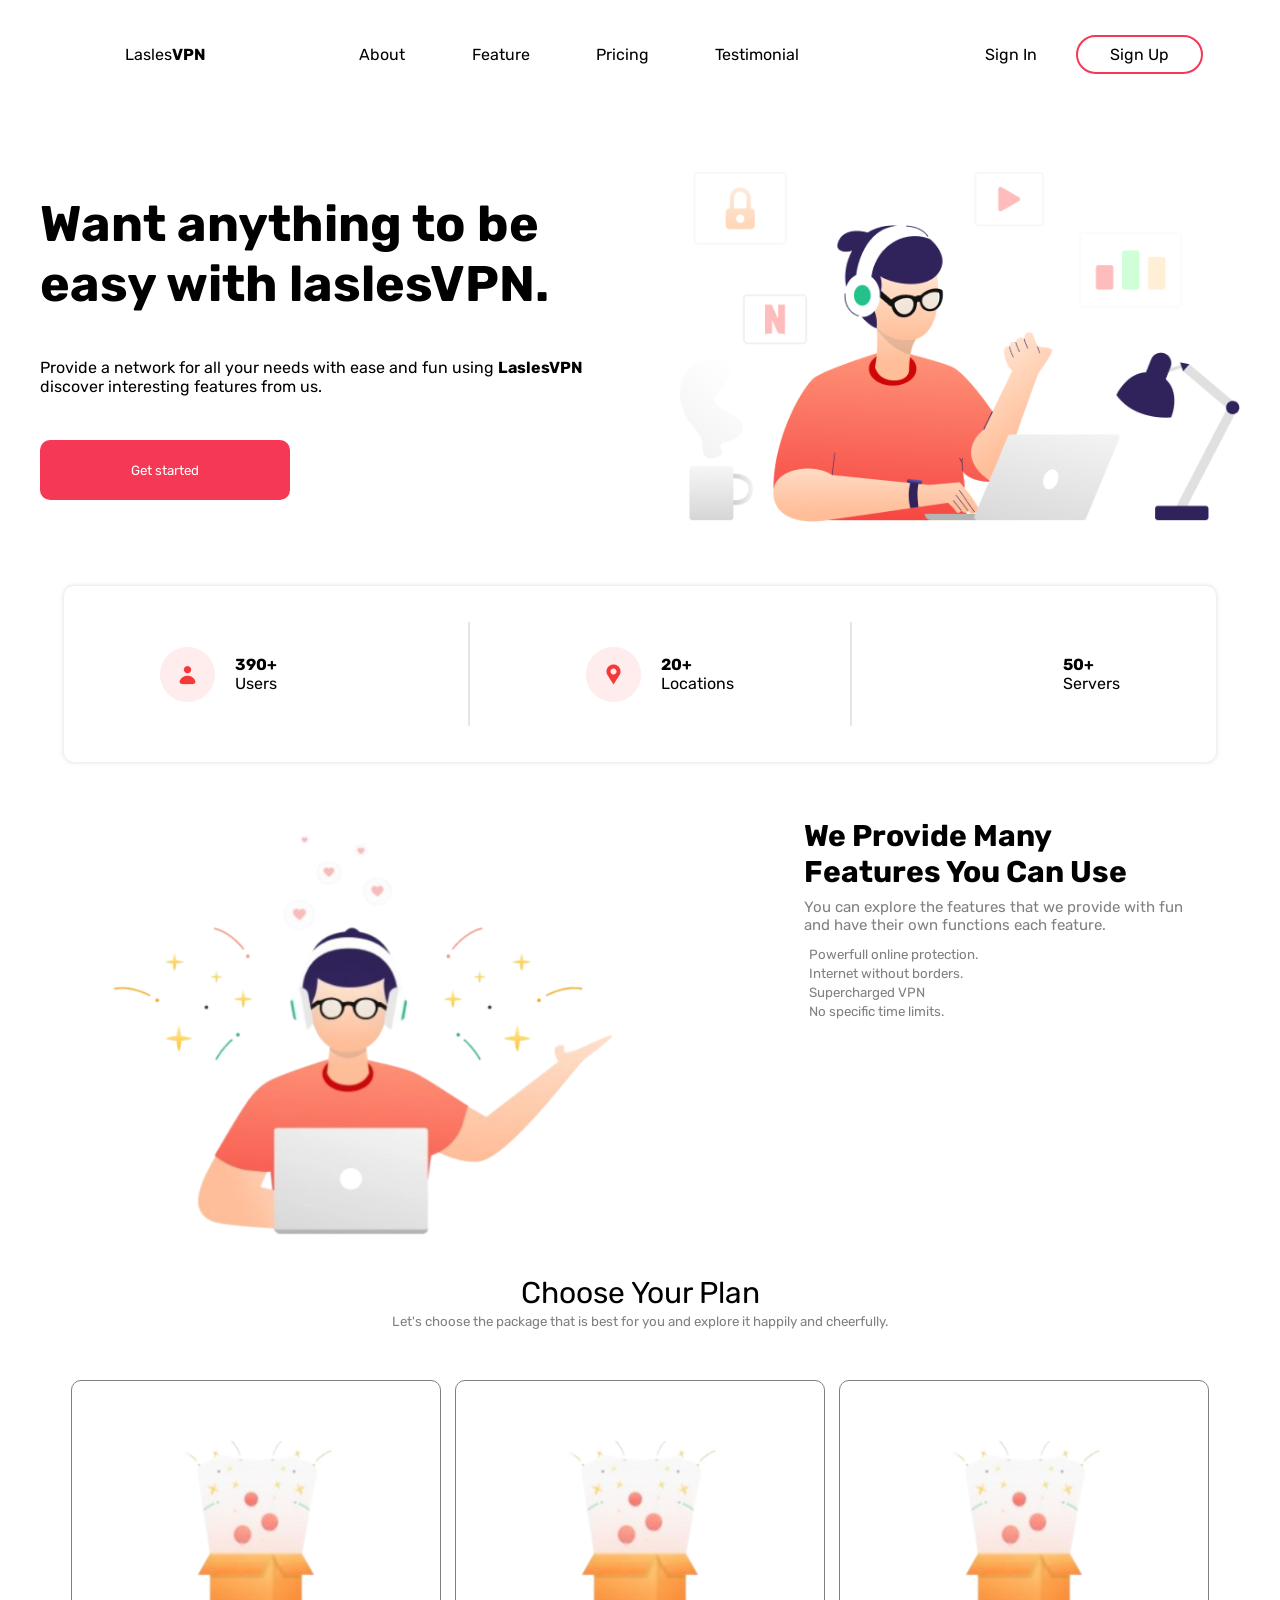
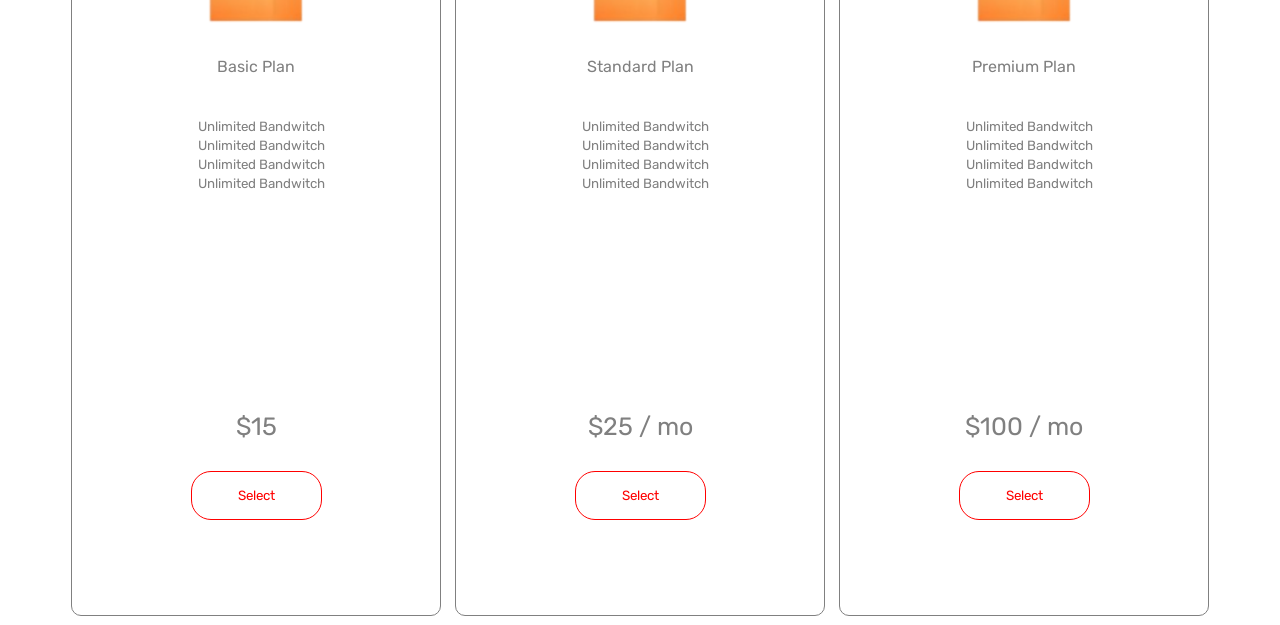
==== index.html @ fda15e9e "start" ====
<!doctype html>
<html lang="en">

<head>
  <meta charset="UTF-8" />
  <meta name="viewport" content="width=device-width, initial-scale=1.0" />
  <title>laslesVPN</title>
  <link rel="shortcut icon" href="./assest/img/logo.png" type="image/x-icon" />
  <link rel="stylesheet" href="./assest/css/style.css" />
  <link rel="preconnect" href="https://fonts.googleapis.com" />
  <link rel="preconnect" href="https://fonts.gstatic.com" crossorigin />
  <link href="https://fonts.googleapis.com/css2?family=Rubik:ital,wght@0,300..900;1,300..900&display=swap"
    rel="stylesheet" />
  <link rel="stylesheet" href="https://cdnjs.cloudflare.com/ajax/libs/font-awesome/7.0.1/css/all.min.css">
</head>

<body>
  <!-- header -->
  <header>
    <nav>
      <div class="logo">
        <img src="./assest/img/logo.png" alt="" />
        <a href="">Lasles<b>VPN</b></a>
      </div>
      <div class="menu">
        <a href="#">About</a>
        <a href="#">Feature</a>
        <a href="#">Pricing</a>
        <a href="#">Testimonial</a>
      </div>
      <div class="auth-buttons">
        <a href="#" class="btn sign-in">Sign In</a>
        <a href="#" class="btn sign-up">Sign Up</a>
      </div>
    </nav>
  </header>

  <!-- about -->
  <div class="about">
    <div class="about-left">
      <h1>Want anything to be easy with laslesVPN.</h1>
      <p>
        Provide a network for all your needs with ease and fun using
        <b>LaslesVPN</b> discover interesting features from us.
      </p>
      <button>Get started</button>
    </div>
    <div class="about-right">
      <img src="./assest/img/illustration.png" alt="" />
    </div>
  </div>

  <!-- status-container -->
  <div class="status-container">
    <div class="box">
      <div class="box-in">
        <img src="./assest/img/user (2).png" alt="">
        <span><b>390+</b> <br> Users</span>
      </div>
    </div>
    <div class="box stat-box">
      <div class="box-in">
        <img src="./assest/img/location.png" alt="">
        <span><b>20+</b> <br> Locations</span>
      </div>
    </div>
    <div class="box">
      <div class="box-in">
        <img src="./assest/img/server.png" alt="">
        <span><b>50+</b> <br> Servers</span>
      </div>
    </div>
  </div>
  <!-- main-1 -->
  <div class="main-1">
    <div class="img">
      <img src="./assest/img/rasm1.png" alt="">
    </div>
    <div class="teks">
      <h3>We Provide Many Features You Can Use</h3>
      <p>You can explore the features that we provide with fun and have their own functions each feature.
      </p>
      <i class="fa-solid fa-check"></i>
      <small>Powerfull online protection.</small><br>
      <i class="fa-solid fa-check"></i>
      <small>Internet without borders.</small><br>
      <i class="fa-solid fa-check"></i>
      <small>Supercharged VPN</small><br>
      <i class="fa-solid fa-check"></i>
      <small>No specific time limits.</small><br>

    </div>
  </div>
  <!-- ========main-2====== -->
  <!-- ==================== -->
  <div class="main-2">
    <div class="div1">
      <h4>Choose Your Plan</h4>
      <small>Let's choose the package that is best for you and explore it
        happily and cheerfully.</small>
    </div>
    <div class="box">
      <div class="box1">
      <div class="div2">
        <img src="./assest/img/kuti.png" alt="">
        <p>Basic Plan</p>
      </div>
      <div class="div2">
        <i class="fa-solid fa-check"></i>
        <small>Unlimited Bandwitch</small>
      </div>
      <div class="div2">
        <i class="fa-solid fa-check"></i>
        <small>Unlimited Bandwitch</small>
      </div>
      <div class="div2">
        <i class="fa-solid fa-check"></i>
       <small>Unlimited Bandwitch</small>
      </div>
      <div class="div2">
        <i class="fa-solid fa-check"></i>
        <small>Unlimited Bandwitch</small>
      </div>
      <div class="div3">
        <p>$15</p>
        <button>Select</button>
      </div>
    </div>
    <div class="box1">
      <div class="div2">
        <img src="./assest/img/kuti.png" alt="">
        <p>Standard Plan</p>
      </div>
      <div class="div2">
        <i class="fa-solid fa-check"></i>
        <small>Unlimited Bandwitch</small>
      </div>
      <div class="div2">
        <i class="fa-solid fa-check"></i>
        <small>Unlimited Bandwitch</small>
      </div>
      <div class="div2">
        <i class="fa-solid fa-check"></i>
       <small>Unlimited Bandwitch</small>
      </div>
      <div class="div2">
        <i class="fa-solid fa-check"></i>
        <small>Unlimited Bandwitch</small>
      </div>
      <div class="div3">
        <p>$25 / mo</p>
        <button>Select</button>
      </div>
    </div>
    <div class="box1">
      <div class="div2">
        <img src="./assest/img/kuti.png" alt="">
        <p>Premium Plan</p>
      </div>
      <div class="div2">
        <i class="fa-solid fa-check"></i>
        <small>Unlimited Bandwitch</small>
      </div>
      <div class="div2">
        <i class="fa-solid fa-check"></i>
        <small>Unlimited Bandwitch</small>
      </div>
      <div class="div2">
        <i class="fa-solid fa-check"></i>
       <small>Unlimited Bandwitch</small>
      </div>
      <div class="div2">
        <i class="fa-solid fa-check"></i>
        <small>Unlimited Bandwitch</small>
      </div>
      <div class="div3">
        <p>$100 / mo</p>
        <button>Select</button>
      </div>
    </div>
    
    </div>
  </div>
</body>

</html>
---- assest/css/style.css ----
* {
  padding: 0;
  margin: 0;
  box-sizing: border-box;
  border: none;
  outline: none;
  font-family: "Rubik", sans-serif;
  text-decoration: none;
  color: #000;
}

nav {
  width: 1280px;
  height: 76px;
  margin: 16px auto;
  display: flex;
  justify-content: space-around;
  align-items: center;
}

nav>.logo {
  width: 129px;
  height: 44px;
  display: flex;
  justify-content: space-between;
  align-items: center;
}

nav>.menu {
  width: 440px;
  height: 44px;
  display: flex;
  justify-content: space-between;
  align-items: center;
}

.auth-buttons {
  width: 250px;
  height: 44px;
  display: flex;
  justify-content: space-between;
  align-items: center;
}

.auth-buttons>.btn {
  border-radius: 40px;
  padding: 8px 32px;
}

.auth-buttons>.sign-up {
  border: 2px solid #f53855;
}

/* about */

.about {
  width: 1280px;
  height: 478px;
  margin: auto;
  display: flex;
  justify-content: space-around;
  align-items: center;
}

.about-left {
  display: flex;
  flex-direction: column;
  justify-content: space-around;
}

.about-left,
.about-right,
.about-right>img {
  width: 560px;
  height: 350px;
}

.about-left>h1 {
  font-size: 50px;
}

.about-left>button {
  width: 250px;
  height: 60px;
  display: flex;
  align-items: center;
  justify-content: center;
  background-color: #f53855;
  color: #fff;
  border-radius: 10px;
}

/* status-container */
.status-container {
  width: 1152px;
  height: 176px;
  margin: auto;
  border-radius: 10px;
  box-shadow: 0px 0px 4px 1px rgb(0, 0, 0, 0.1);
  display: flex;
  justify-content: space-around;
  align-items: center;
}

.status-container>.stat-box {
  border-left: 2px solid rgb(0, 0, 0, 0.1);
  border-right: 2px solid rgb(0, 0, 0, 0.1);
  width: 384px;
  height: 104px;
  display: flex;
  justify-content: center;
  align-items: center;
}

.status-container .box-in {
  display: flex;
  justify-content: space-between;
  align-items: center;
}

.status-container .box-in img {
  padding-right: 20px;
}
/* ====main-1====== */
.main-1 {
  width: 1152px;
  height: 453px;
  margin: auto;
  display: flex;
  padding: 16px;
  margin-top: 40px;
  gap: 32px;
}

.main-1 .img {
  width: 552px;
  height: 431px;
}

.main-1 .img img {
  width: 552px;
  height: 431px;

}

.main-1 .teks {
  width: 560px;
  height: 431px;
  padding-left: 140px;
}

.teks h3 {
  width: 350px;
  height: 80px;
  font-size: 30px;
}

.teks p {
  color: gray;
  margin-bottom: 10px;
  font-size: 15px;
}

.teks i {
  background-color: green;
  border-radius: 50%;
  padding: 0px 0px 5px;
  color: white;
  margin-right: 5px;
  margin-top: 10px;
}

.teks small {
  color: gray;
}
/* ====main-2====== */
.main-2 {
  width: 1152px;
  height: 950px;
  margin: auto;
  margin-top: 20px;
  
}
.main-2 .box {
  display: flex;
  justify-content: space-around;
}
.main-2 .div1 {
  text-align: center;
}
.main-2 .div1 h4 {
  font-size: 30px;
  font-weight: 400;
}
.main-2 .div1 small {
  color: gray;
}
.main-2 .box1 {
    width: 370px;
    height: 836px;
    border: 1px solid gray;
    border-radius: 10px;
    margin-top: 50px;
    text-align: center;
    padding: 60px;
}
.main-2 .box1 img {
  width: 159px;
  height: 182px;
}
.main-2 .box1 .div2 p {
  color: gray;
  margin-top: 30px;
  margin-bottom: 40px;
}
.main-2 .box1 small {
  color: gray;
}
.main-2 .box1 i {
  margin-top: 20px;
  color: green;
  margin-right: 10px;
}
.main-2 .box1 .div3  {
  margin-top: 220px;
}
.main-2 .box1 .div3 p {
  color: gray;
  margin-bottom: 30px;
  font-size: 25px;
}
.main-2 .box1 .div3 button {
  width: 131px;
  height: 49px;
  border: 1px solid red;
  border-radius: 20px;
  background-color: white;
  color: red;
}
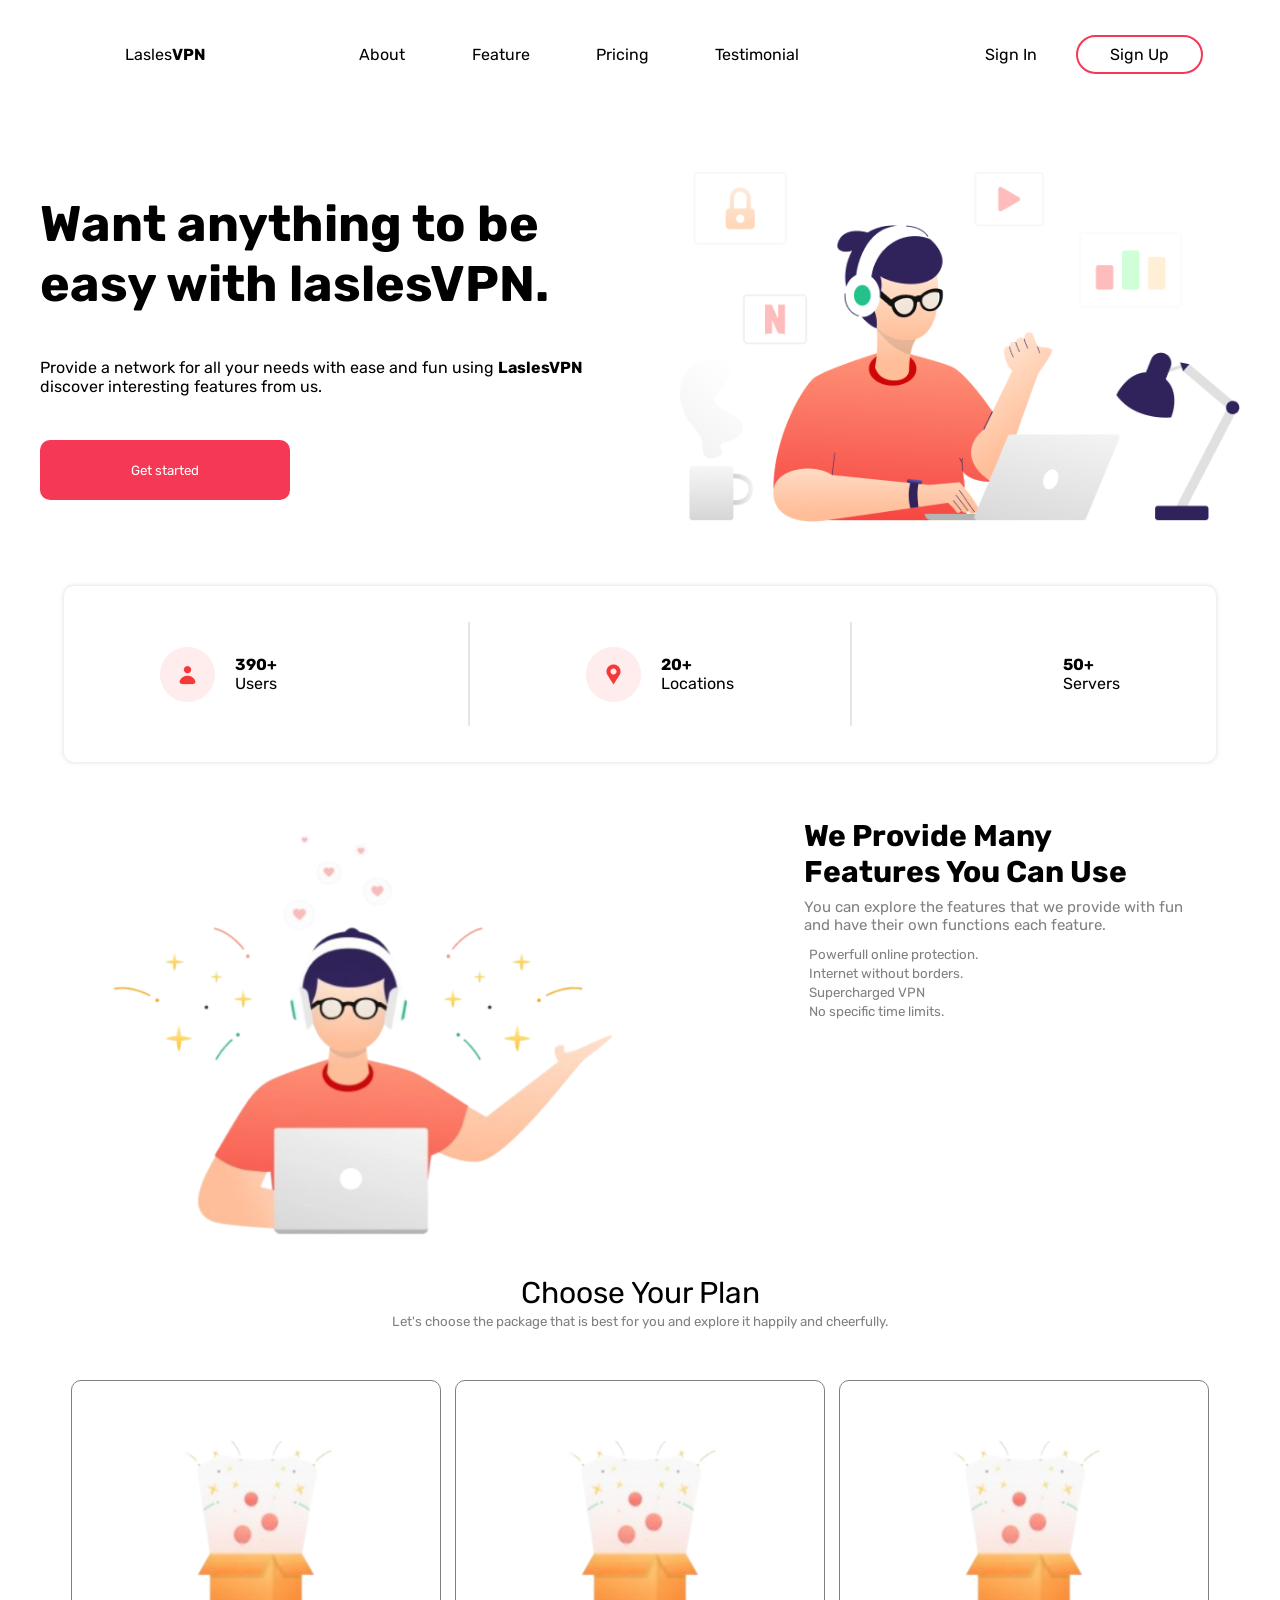
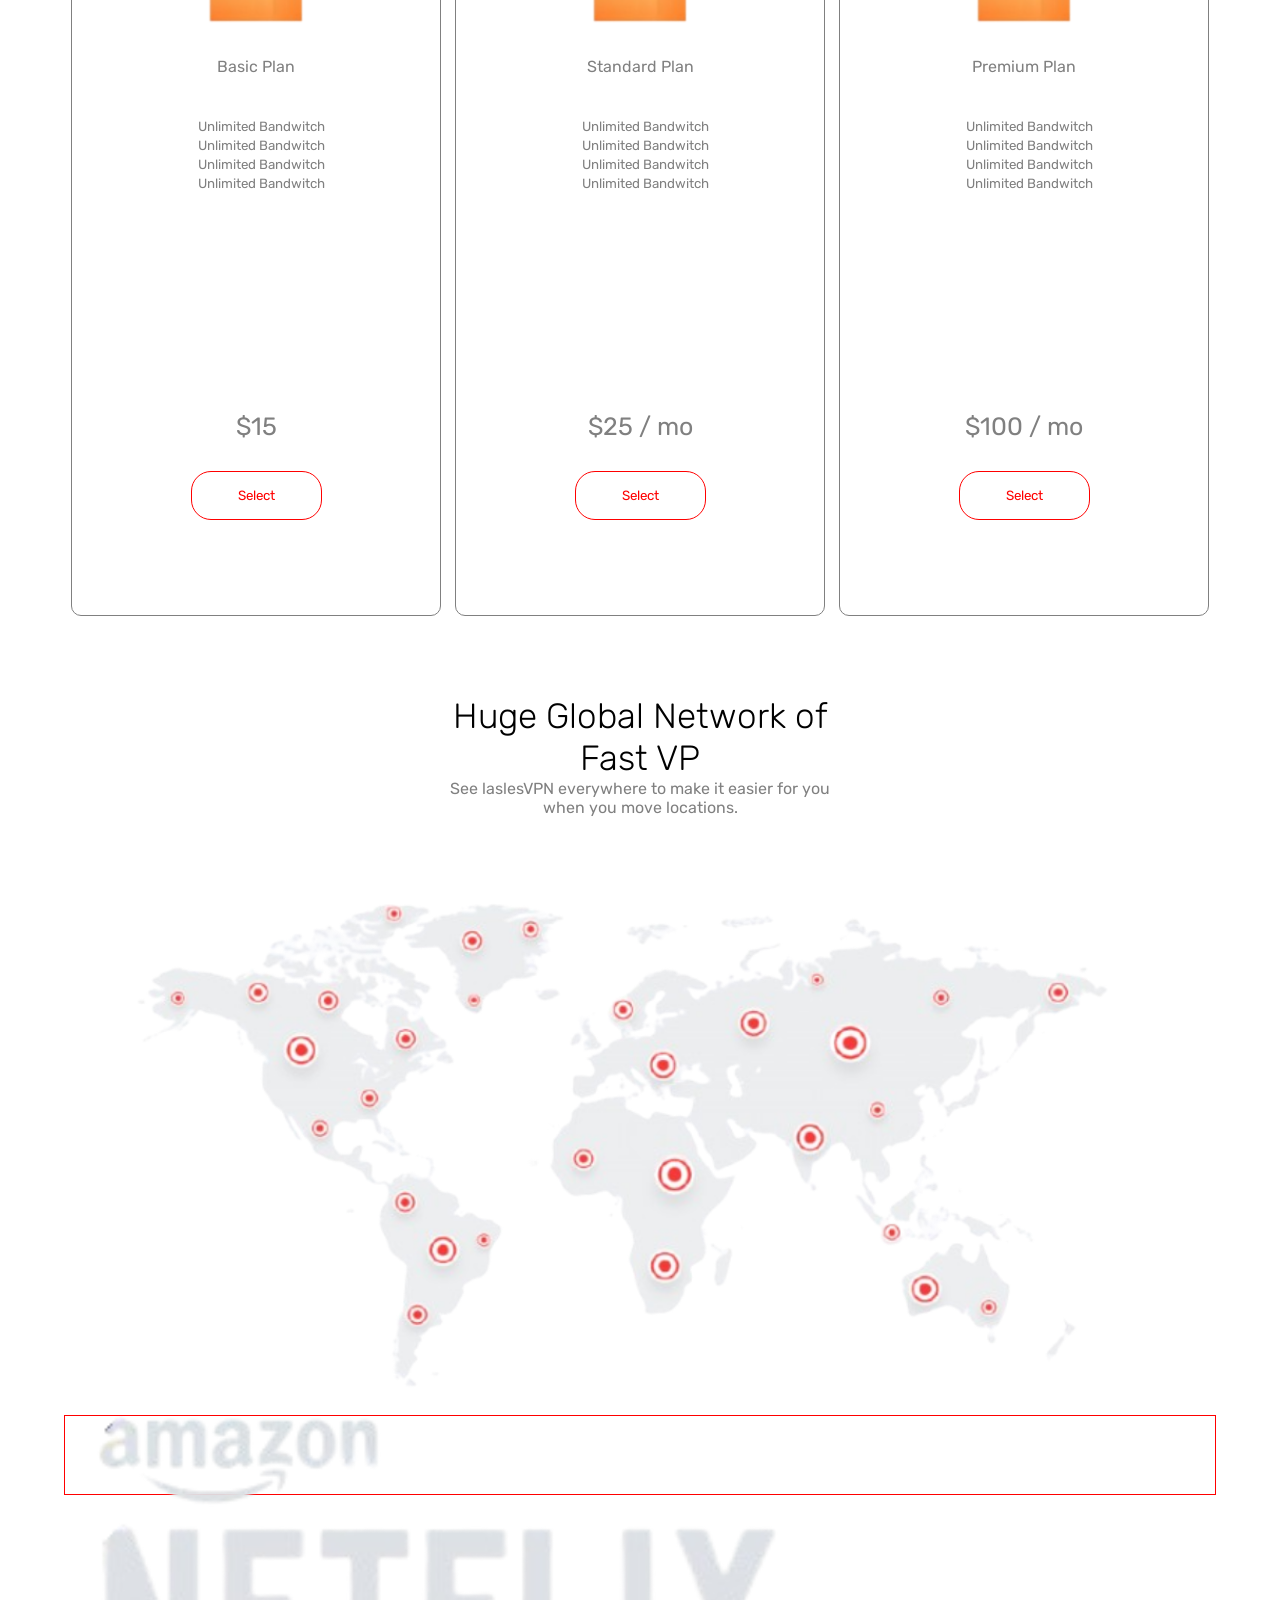
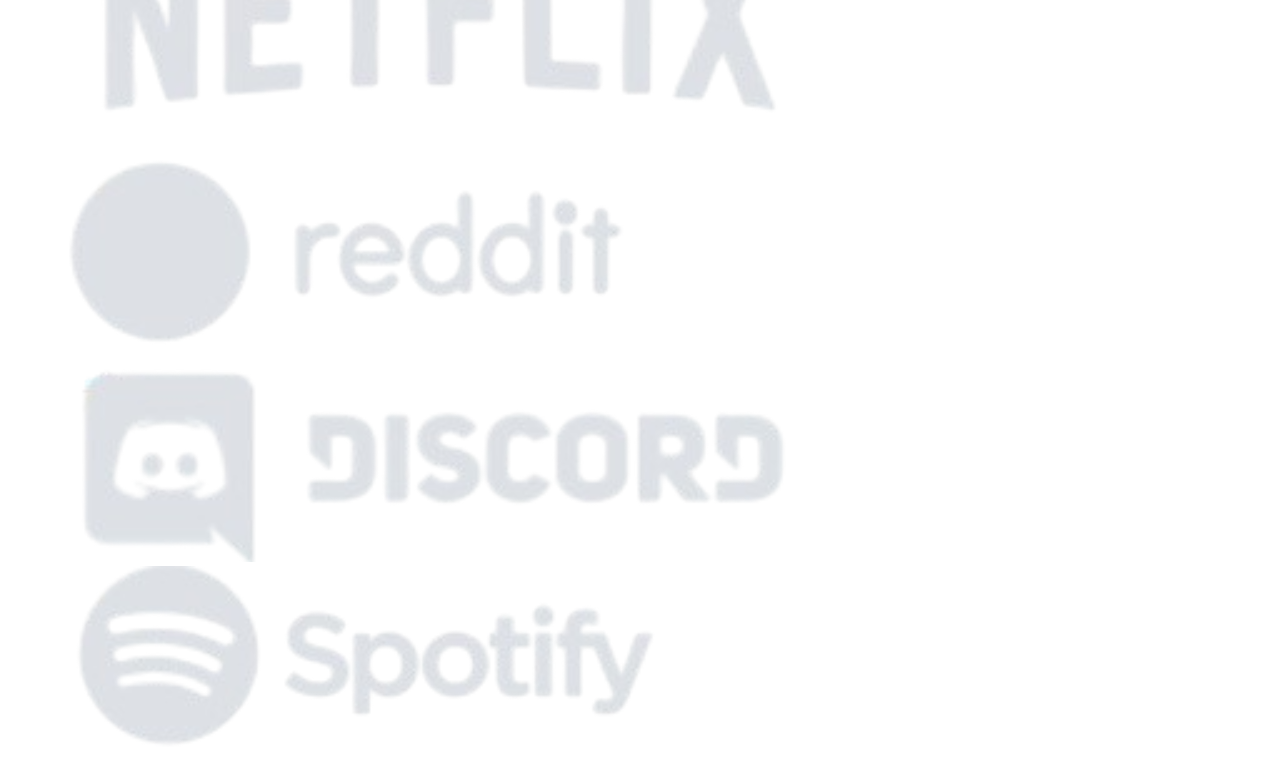
==== commit c362aee0: "start" ====
--- a/index.html
+++ b/index.html
@@ -101,86 +101,117 @@
     </div>
     <div class="box">
       <div class="box1">
-      <div class="div2">
-        <img src="./assest/img/kuti.png" alt="">
-        <p>Basic Plan</p>
-      </div>
-      <div class="div2">
-        <i class="fa-solid fa-check"></i>
-        <small>Unlimited Bandwitch</small>
-      </div>
-      <div class="div2">
-        <i class="fa-solid fa-check"></i>
-        <small>Unlimited Bandwitch</small>
-      </div>
-      <div class="div2">
-        <i class="fa-solid fa-check"></i>
-       <small>Unlimited Bandwitch</small>
-      </div>
-      <div class="div2">
-        <i class="fa-solid fa-check"></i>
-        <small>Unlimited Bandwitch</small>
-      </div>
-      <div class="div3">
-        <p>$15</p>
-        <button>Select</button>
-      </div>
-    </div>
-    <div class="box1">
-      <div class="div2">
-        <img src="./assest/img/kuti.png" alt="">
-        <p>Standard Plan</p>
-      </div>
-      <div class="div2">
-        <i class="fa-solid fa-check"></i>
-        <small>Unlimited Bandwitch</small>
-      </div>
-      <div class="div2">
-        <i class="fa-solid fa-check"></i>
-        <small>Unlimited Bandwitch</small>
-      </div>
-      <div class="div2">
-        <i class="fa-solid fa-check"></i>
-       <small>Unlimited Bandwitch</small>
-      </div>
-      <div class="div2">
-        <i class="fa-solid fa-check"></i>
-        <small>Unlimited Bandwitch</small>
-      </div>
-      <div class="div3">
-        <p>$25 / mo</p>
-        <button>Select</button>
-      </div>
-    </div>
-    <div class="box1">
-      <div class="div2">
-        <img src="./assest/img/kuti.png" alt="">
-        <p>Premium Plan</p>
-      </div>
-      <div class="div2">
-        <i class="fa-solid fa-check"></i>
-        <small>Unlimited Bandwitch</small>
-      </div>
-      <div class="div2">
-        <i class="fa-solid fa-check"></i>
-        <small>Unlimited Bandwitch</small>
-      </div>
-      <div class="div2">
-        <i class="fa-solid fa-check"></i>
-       <small>Unlimited Bandwitch</small>
-      </div>
-      <div class="div2">
-        <i class="fa-solid fa-check"></i>
-        <small>Unlimited Bandwitch</small>
-      </div>
-      <div class="div3">
-        <p>$100 / mo</p>
-        <button>Select</button>
-      </div>
-    </div>
-    
-    </div>
-  </div>
+        <div class="div2">
+          <img src="./assest/img/kuti.png" alt="">
+          <p>Basic Plan</p>
+        </div>
+        <div class="div2">
+          <i class="fa-solid fa-check"></i>
+          <small>Unlimited Bandwitch</small>
+        </div>
+        <div class="div2">
+          <i class="fa-solid fa-check"></i>
+          <small>Unlimited Bandwitch</small>
+        </div>
+        <div class="div2">
+          <i class="fa-solid fa-check"></i>
+          <small>Unlimited Bandwitch</small>
+        </div>
+        <div class="div2">
+          <i class="fa-solid fa-check"></i>
+          <small>Unlimited Bandwitch</small>
+        </div>
+        <div class="div3">
+          <p>$15</p>
+          <button>Select</button>
+        </div>
+      </div>
+      <div class="box1">
+        <div class="div2">
+          <img src="./assest/img/kuti.png" alt="">
+          <p>Standard Plan</p>
+        </div>
+        <div class="div2">
+          <i class="fa-solid fa-check"></i>
+          <small>Unlimited Bandwitch</small>
+        </div>
+        <div class="div2">
+          <i class="fa-solid fa-check"></i>
+          <small>Unlimited Bandwitch</small>
+        </div>
+        <div class="div2">
+          <i class="fa-solid fa-check"></i>
+          <small>Unlimited Bandwitch</small>
+        </div>
+        <div class="div2">
+          <i class="fa-solid fa-check"></i>
+          <small>Unlimited Bandwitch</small>
+        </div>
+        <div class="div3">
+          <p>$25 / mo</p>
+          <button>Select</button>
+        </div>
+      </div>
+      <div class="box1">
+        <div class="div2">
+          <img src="./assest/img/kuti.png" alt="">
+          <p>Premium Plan</p>
+        </div>
+        <div class="div2">
+          <i class="fa-solid fa-check"></i>
+          <small>Unlimited Bandwitch</small>
+        </div>
+        <div class="div2">
+          <i class="fa-solid fa-check"></i>
+          <small>Unlimited Bandwitch</small>
+        </div>
+        <div class="div2">
+          <i class="fa-solid fa-check"></i>
+          <small>Unlimited Bandwitch</small>
+        </div>
+        <div class="div2">
+          <i class="fa-solid fa-check"></i>
+          <small>Unlimited Bandwitch</small>
+        </div>
+        <div class="div3">
+          <p>$100 / mo</p>
+          <button>Select</button>
+        </div>
+      </div>
+
+    </div>
+  </div>
+  <!-- ===========main-3======== -->
+  <!-- ========================= -->
+  <div class="main-3">
+    <div class="h5">
+      <h5>Huge Global Network of Fast VP</h5>
+      <p>See laslesVPN everywhere to make
+        it easier for you when you move locations.</p>
+    </div>
+    <div class="box4">
+      <img src="./assest/img/xarita.png" alt="">
+    </div>
+  </div>
+  <!-- =====main-4====== -->
+   <!-- ================= -->
+    <div class="main-4">
+      <div>
+        <img src="./assest/img/amazon.png" alt="">
+      </div>
+      <div>
+        <img src="./assest/img/netflix.png" alt="">
+      </div>
+      <div>
+        <img src="./assest/img/reddit.png" alt="">
+      </div>
+      <div>
+        <img src="./assest/img/j.png" alt="">
+      </div>
+      <div>
+        <img src="./assest/img/spotify.png" alt="">
+      </div>
+    </div>
 </body>
 
 </html>
--- a/assest/css/style.css
+++ b/assest/css/style.css
@@ -237,4 +237,46 @@
   background-color: white;
   color: red;
 }
-
+/* =======main-3========== */
+/* ======================= */
+.main-3 {
+  width: 1152px;
+  height: 740px;
+  margin: auto;
+  padding: 20px;
+  margin-top: 50px;
+  
+}
+.main-3 .h5 {
+  width: 384px;
+  height: 150px;
+  margin: auto;
+  text-align: center;
+}
+.main-3 .h5 h5 {
+  font-size: 35px;
+  font-weight: 300;
+}
+.main-3 .h5 p {
+  color: gray;
+}
+.main-3 .box4 {
+  width: 1088px;
+  height: 553px;
+  margin: auto;
+  padding: 30px;
+}
+.main-3 .box4 img {
+  width: 1000px;
+  height: 553px;
+}
+/* ======main-4===== */
+/* ================= */
+.main-4  {
+  width: 1152px;
+  height: 80px;
+  border: 1px solid red;
+  margin: auto;
+
+}
+
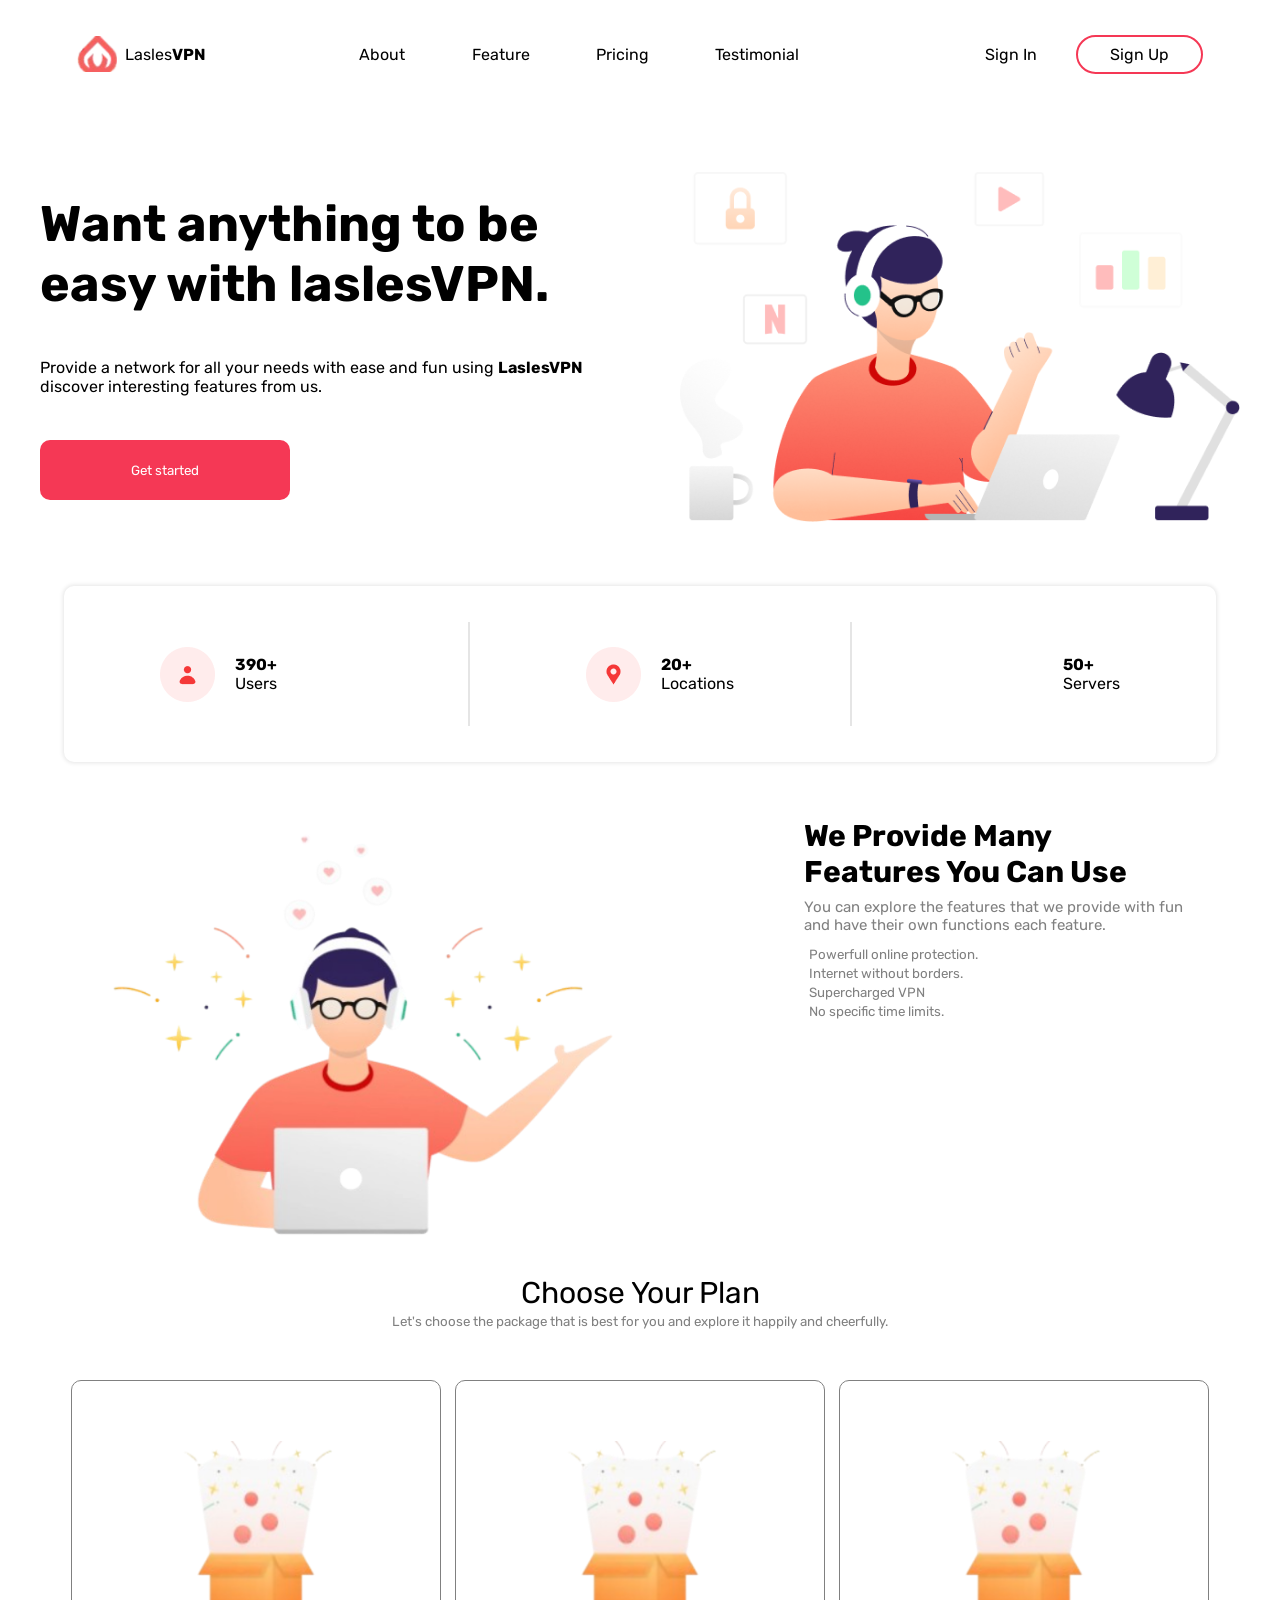
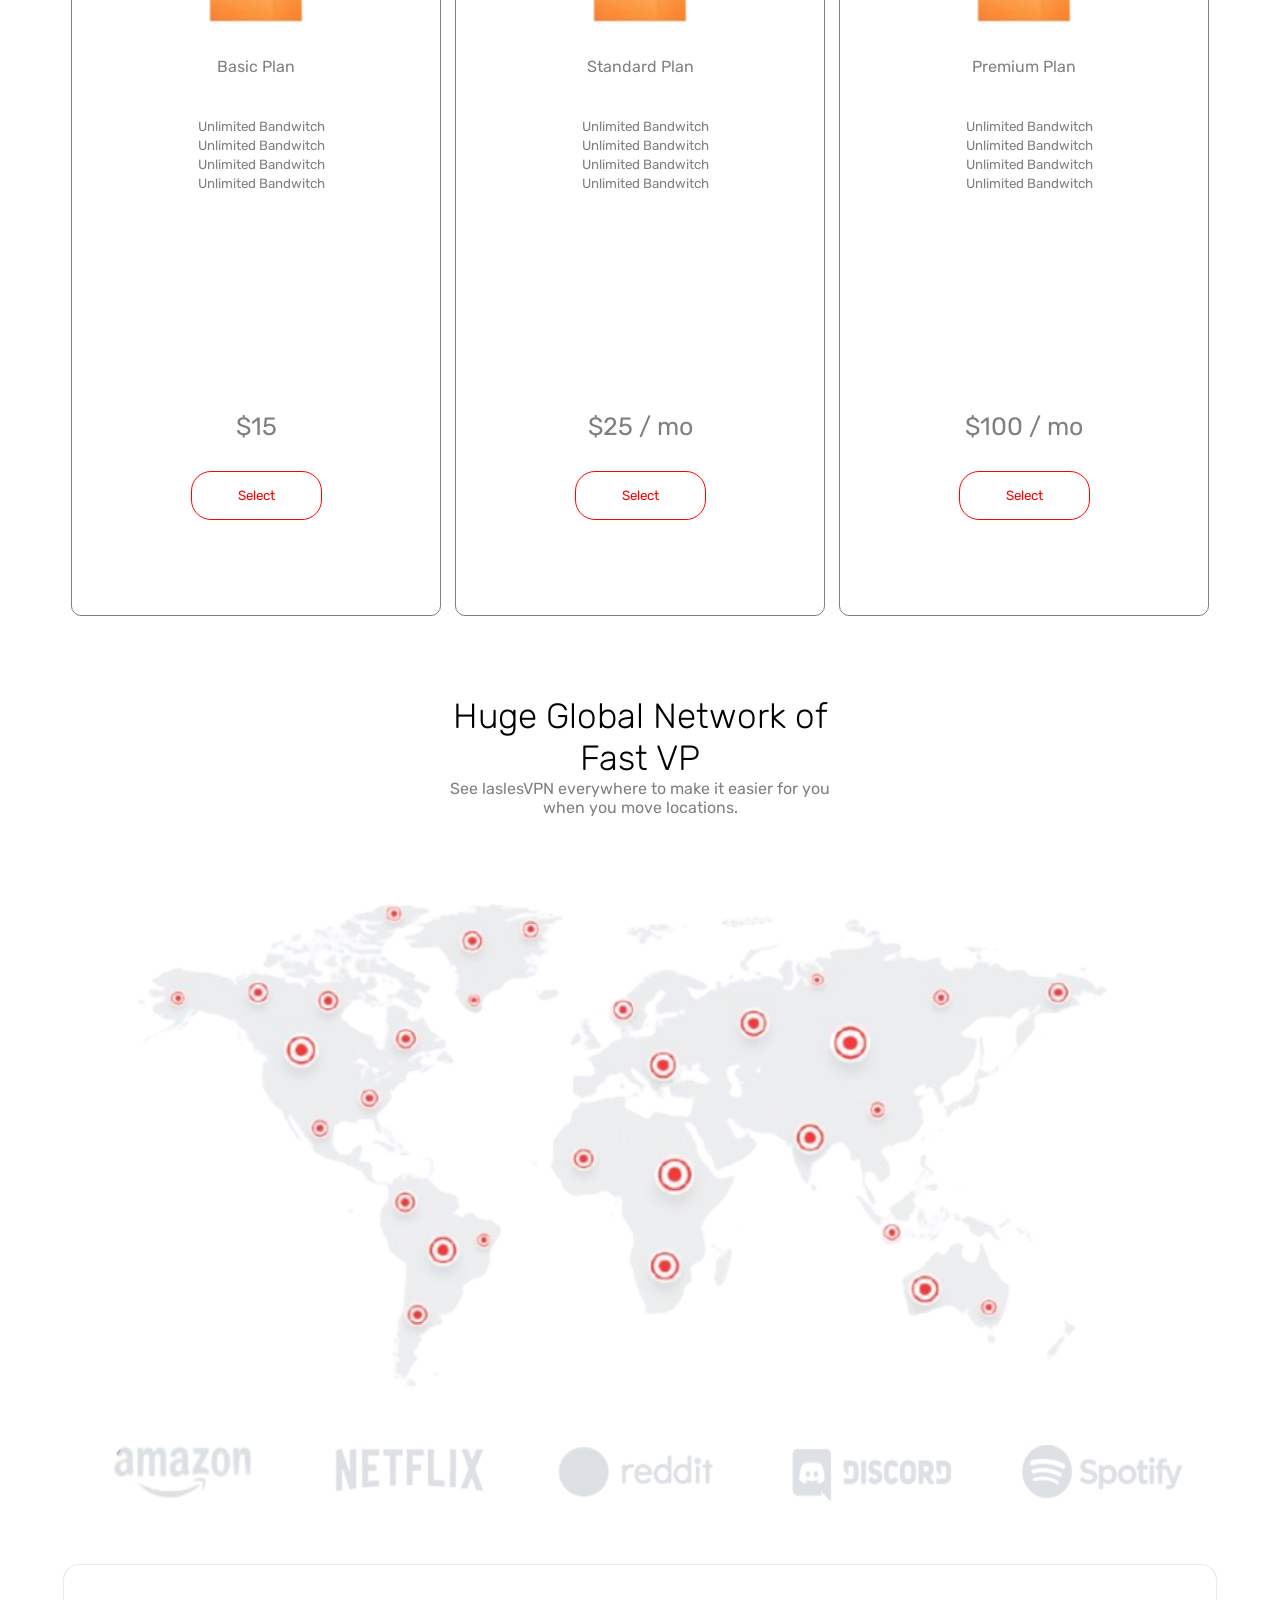
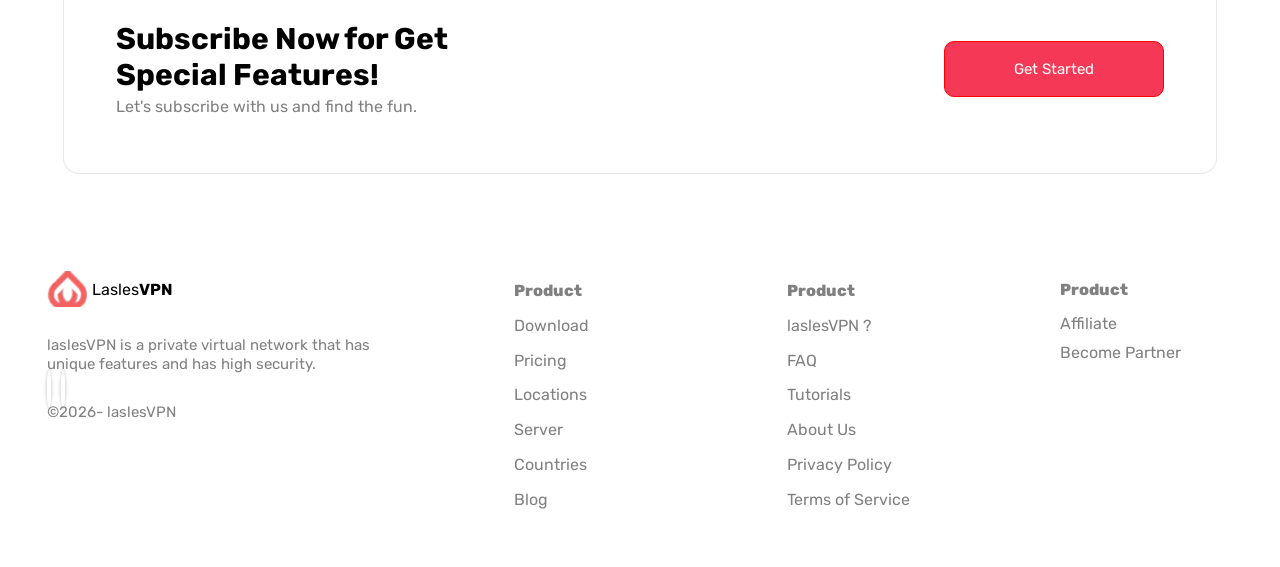
==== commit 278fd3f7: "start" ====
--- a/index.html
+++ b/index.html
@@ -194,24 +194,78 @@
     </div>
   </div>
   <!-- =====main-4====== -->
-   <!-- ================= -->
-    <div class="main-4">
+  <!-- ================= -->
+  <div class="main-4">
+    <div>
+      <img src="./assest/img/amazon.png" alt="">
+    </div>
+    <div>
+      <img src="./assest/img/netflix.png" alt="">
+    </div>
+    <div>
+      <img src="./assest/img/reddit.png" alt="">
+    </div>
+    <div>
+      <img src="./assest/img/j.png" alt="">
+    </div>
+    <div>
+      <img src="./assest/img/spotify.png" alt="">
+    </div>
+  </div>
+  <!-- ========main-5====== -->
+  <!-- ==================== -->
+  <div class="main-5">
+    <div class="h6">
       <div>
-        <img src="./assest/img/amazon.png" alt="">
-      </div>
-      <div>
-        <img src="./assest/img/netflix.png" alt="">
-      </div>
-      <div>
-        <img src="./assest/img/reddit.png" alt="">
-      </div>
-      <div>
-        <img src="./assest/img/j.png" alt="">
-      </div>
-      <div>
-        <img src="./assest/img/spotify.png" alt="">
-      </div>
-    </div>
+        <h6>Subscribe Now for
+          Get Special Features!</h6>
+        <p>Let's subscribe with us and find the fun.</p>
+      </div>
+    </div>
+    <div class="button">
+      <button>Get Started</button>
+    </div>
+  </div>
+  <!-- ========footer======= -->
+  <!-- ===================== -->
+  <footer>
+    <div class="birinchi">
+      <div class="img1">
+        <img src="./assest/img/logo.png" alt="">
+        <span>Lasles<b>VPN</b></span>
+      </div>
+      <small>laslesVPN is a private virtual network
+        that has unique features and has high security.</small>
+      <div class="i">
+        <i class="fa-brands fa-facebook-f"></i>
+        <i class="fa-brands fa-square-instagram"></i>
+      </div>
+      <small>©2026- laslesVPN</small>
+    </div>
+    <div class="ikkinchi">
+      <p class="p1">Product</p>
+      <p>Download</p>
+      <p>Pricing</p>
+      <p>Locations</p>
+      <p>Server</p>
+      <p>Countries</p>
+      <p>Blog</p>
+    </div>
+    <div class="ikkinchi">
+      <p class="p1">Product</p>
+      <p>laslesVPN ?</p>
+      <p>FAQ</p>
+      <p>Tutorials</p>
+      <p>About Us</p>
+      <p>Privacy Policy</p>
+      <p>Terms of Service</p>
+    </div>
+    <div class="uchinchi">
+      <p class="p1">Product</p>
+      <p class="p2">Affiliate</p>
+      <p class="p2">Become Partner</p>
+    </div>
+  </footer>
 </body>
 
 </html>
--- a/assest/css/style.css
+++ b/assest/css/style.css
@@ -25,6 +25,9 @@
   justify-content: space-between;
   align-items: center;
 }
+nav img {
+  width: 40px;
+}
 
 nav>.menu {
   width: 440px;
@@ -203,6 +206,7 @@
     margin-top: 50px;
     text-align: center;
     padding: 60px;
+    flex-wrap: wrap;
 }
 .main-2 .box1 img {
   width: 159px;
@@ -275,8 +279,121 @@
 .main-4  {
   width: 1152px;
   height: 80px;
+  margin: auto;
+  display: flex;
+  justify-content: space-around;
+  align-items: center;
+  margin-top: 20px;
+}
+.main-4 div img {
+  width: 165px;
+  height: 56px;
+}
+/* ====main-5========= */
+/* =================== */
+.main-5 {
+  width: 1152px;
+  height: 208px;
+  margin-top: 20px;
+  margin: auto;
+  display: flex;
+  justify-content: space-between;
+  align-items: center;
+  padding: 52px;
+  border-radius: 15px;
+   box-shadow: 0px 0px 1px 1px rgb(0, 0, 0, 0.1);
+   margin-top: 50px;
+}
+.main-5 .h6 div {
+  width: 427px;
+  height: 96px;
+}
+.h6 div h6 {
+  font-size: 30px;
+  margin-bottom: 4px;
+}
+.h6 div p {
+  color: gray;
+}
+.main-5 .button button {
+  width: 220px;
+  height: 56px;
   border: 1px solid red;
-  margin: auto;
-
-}
-
+  border-radius: 10px;
+  font-size: 15px;
+  background-color: #f53855;
+  color: white;
+}
+/* ======footer========= */
+/* ===================== */
+footer {
+  width: 1286px;
+  height: 344px;
+  margin: auto;
+  display: flex;
+  justify-content: space-around;
+  align-items: center;
+  margin-top: 50px;
+}
+.birinchi {
+  width: 373px;
+  height: 244px;
+}
+.birinchi .img1 {
+  width: 132px;
+  height: 32px;
+  display: flex;
+  align-items: center;
+  margin-bottom: 30px;
+}
+.birinchi .img1 img {
+  width: 40px;
+  margin-right: 5px;
+}
+.birinchi small {
+  color: gray;
+  margin-bottom: 20px;
+  font-size: 15px;
+}
+.birinchi .i i {
+  font-size: 25px;
+  background-color: white;
+  box-shadow: 0px 0px 2px 2px rgb(0, 0, 0, 0.1);
+  padding: 2px 2px 5px 2px;
+  border-radius: 50%;
+  color: #f53855;
+  margin-top: 20px;
+  margin-bottom: 20px;
+ margin-right: 10px;
+}
+.ikkinchi {
+  width: 179px;
+  height: 244px;
+  display: flex;
+  flex-direction: column;
+  justify-content: space-around;
+}
+.ikkinchi p {
+  color: gray;
+}
+.ikkinchi .p1 {
+  color: gray;
+  font-weight: 800;
+}
+.uchinchi {
+  width: 179px;
+  height: 244px;
+}
+.uchinchi .p2 {
+  color: gray;
+  margin-top: 10px;
+  
+}
+.uchinchi .p1 {
+  font-weight: 800;
+  padding-top: 7px;
+  margin-bottom: 15px;
+  color: gray;
+}
+
+
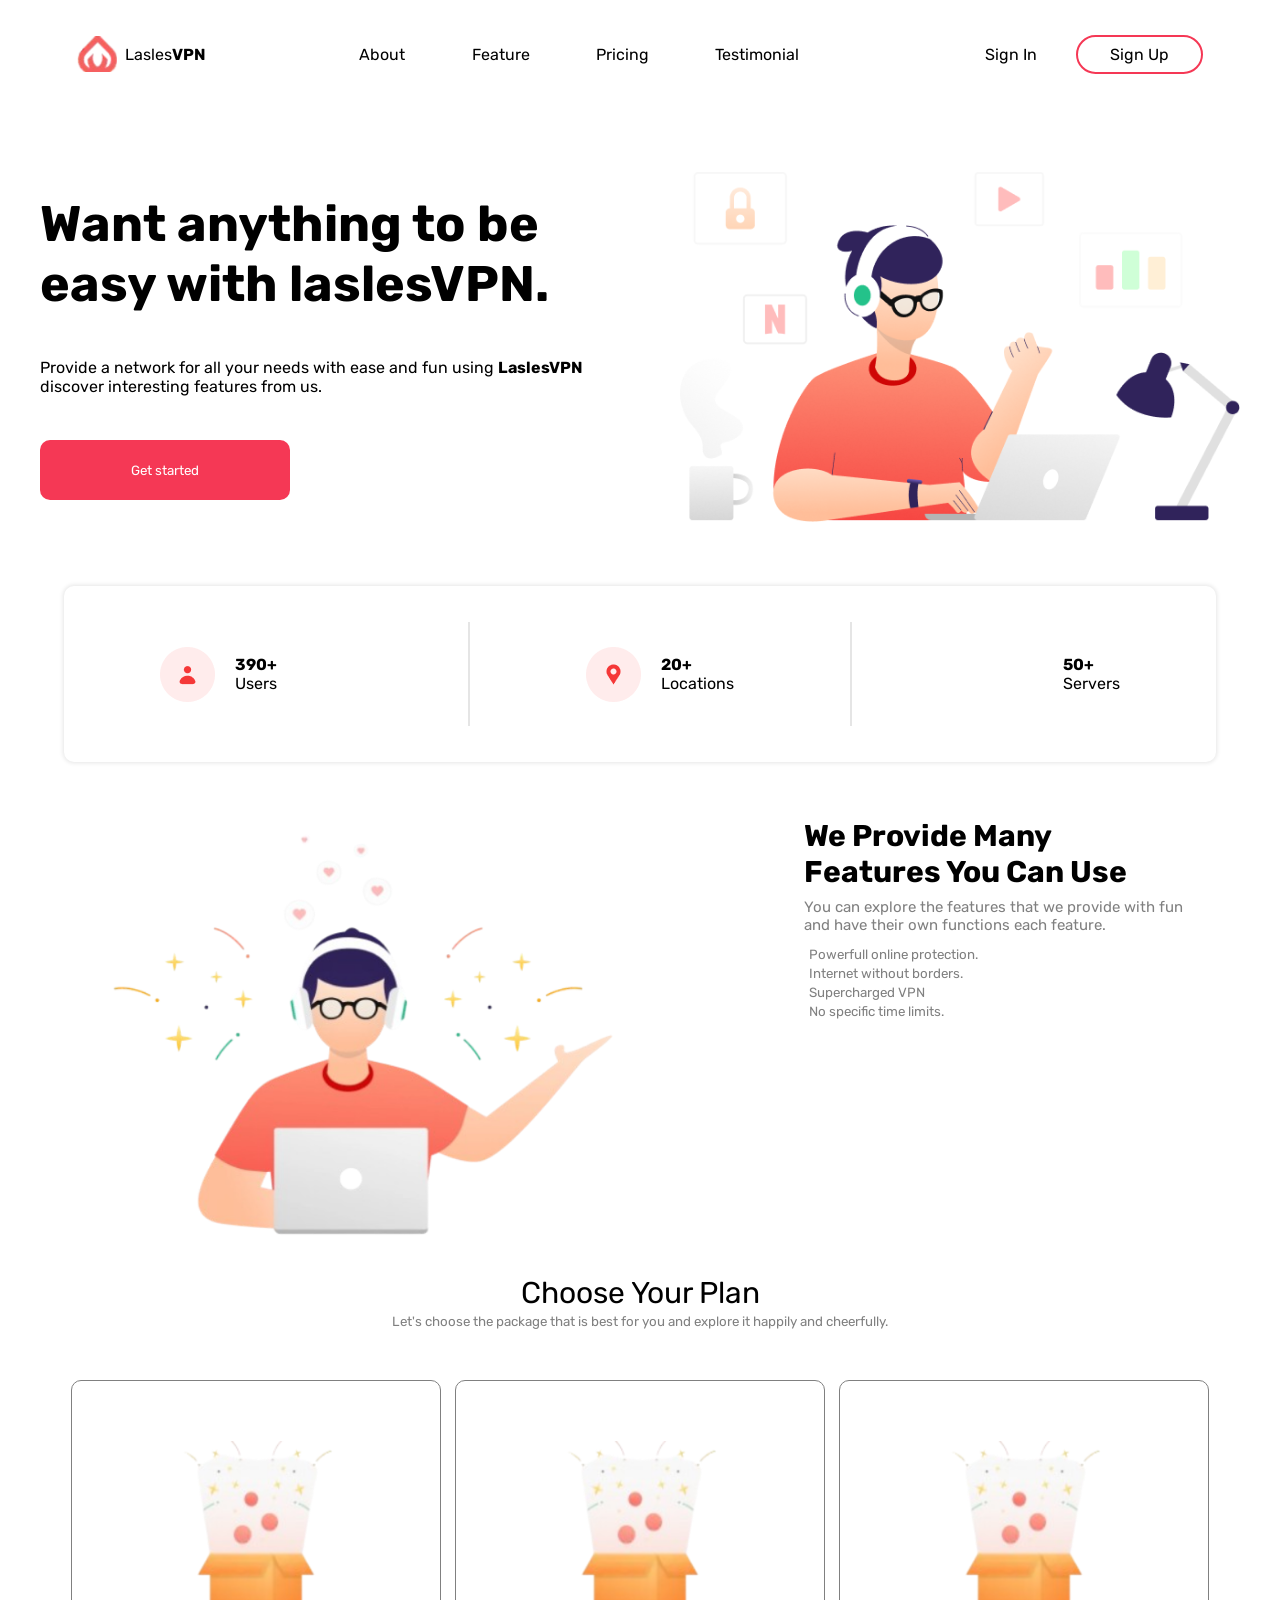
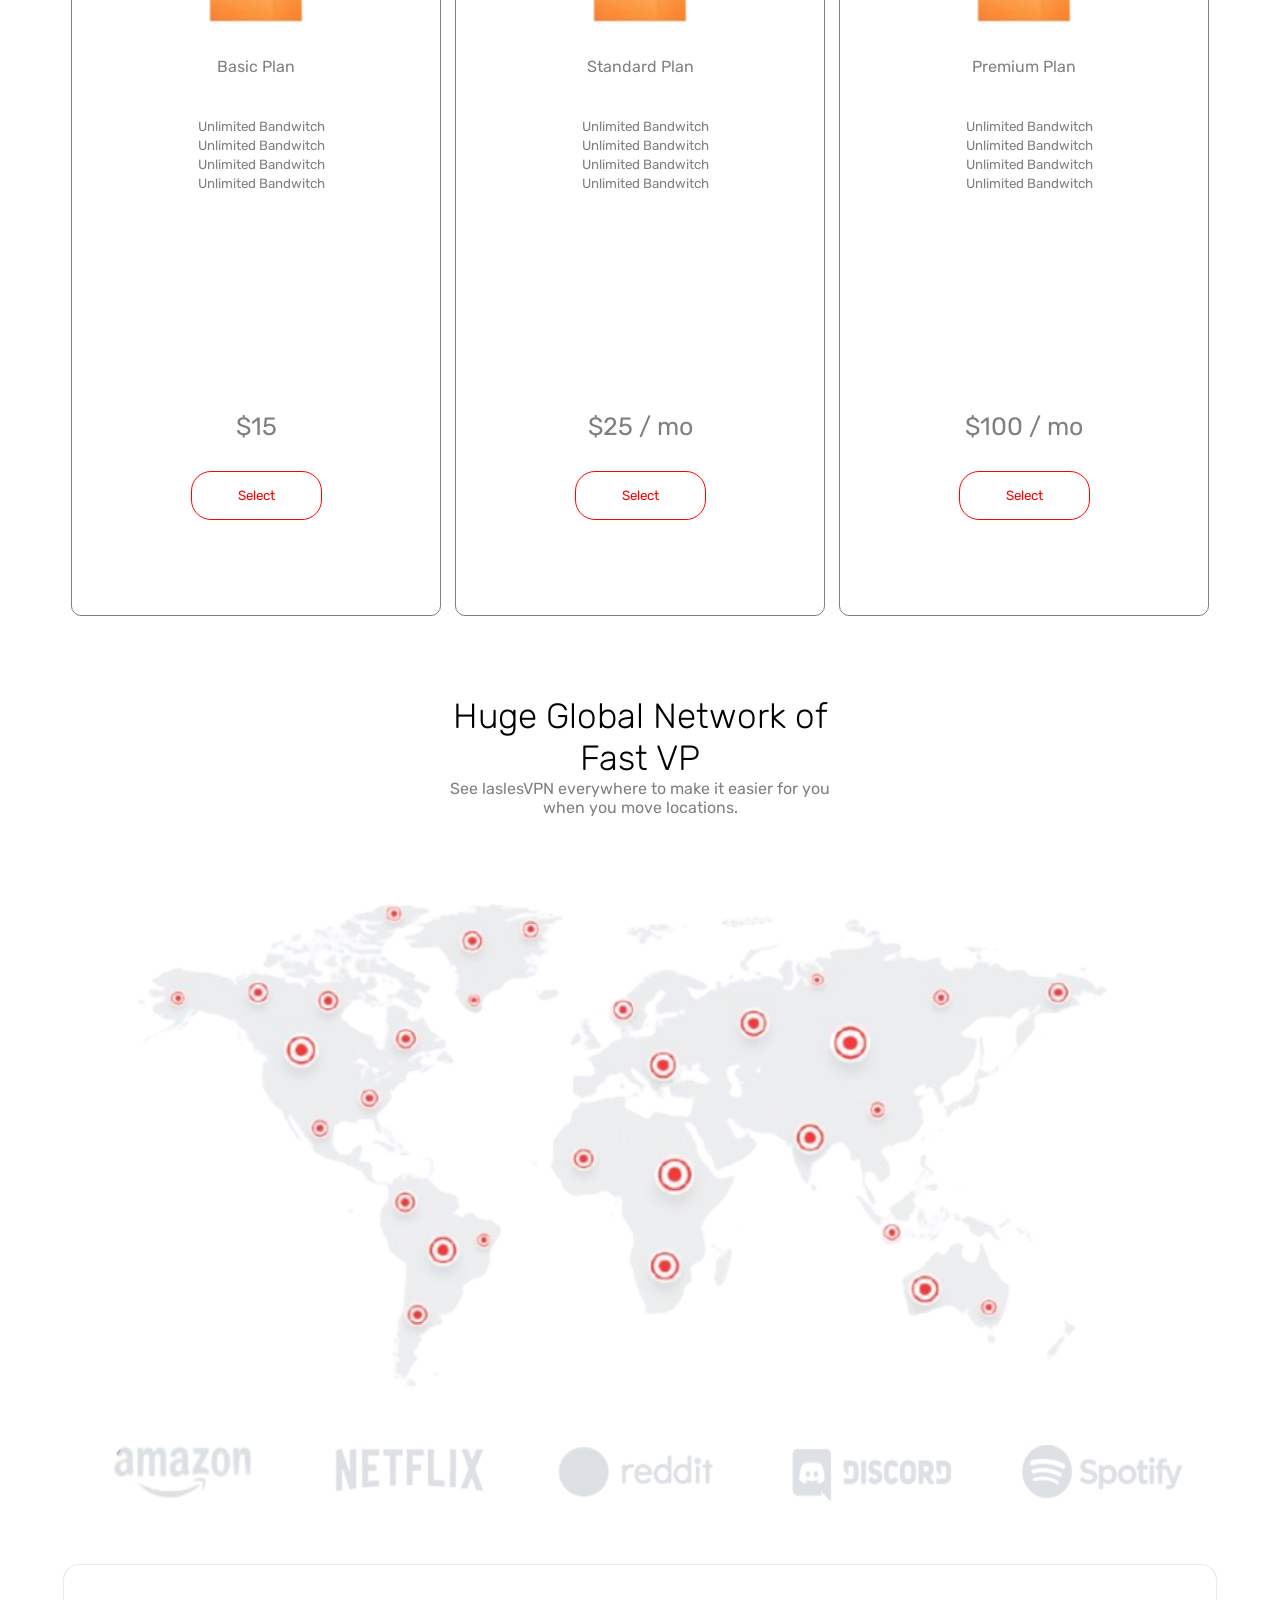
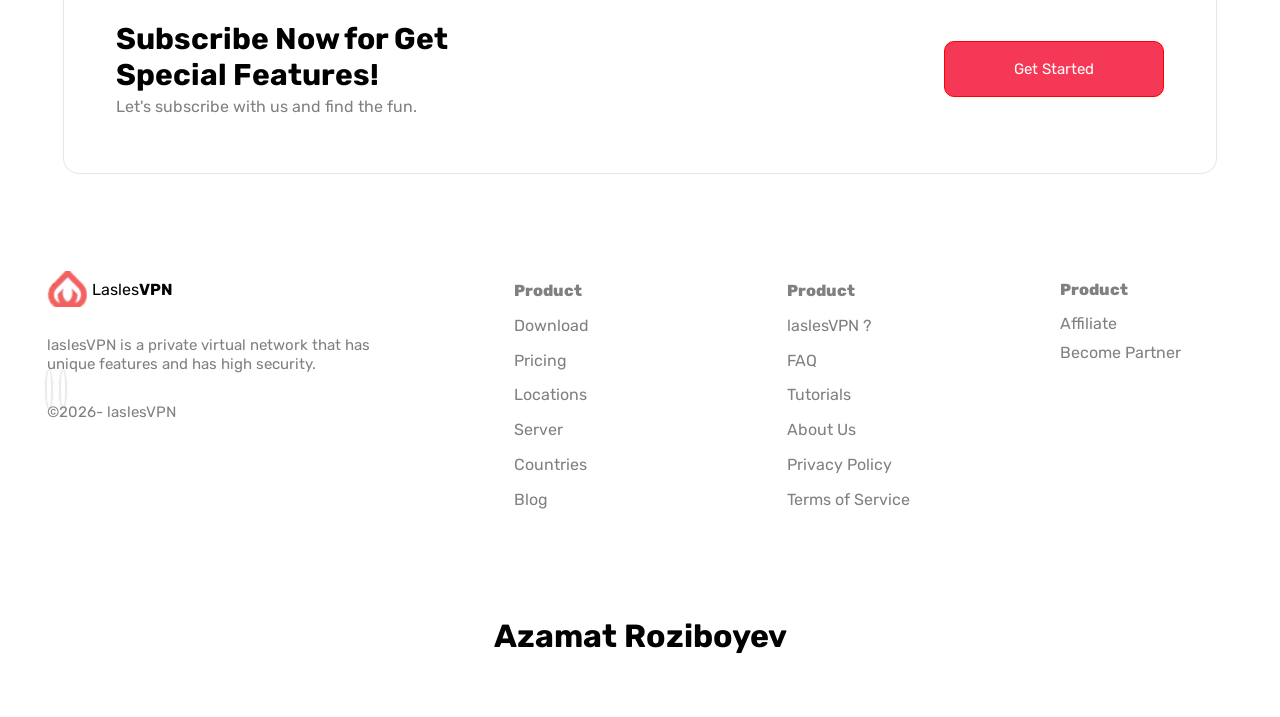
==== commit e1387638: "start" ====
--- a/index.html
+++ b/index.html
@@ -266,6 +266,9 @@
       <p class="p2">Become Partner</p>
     </div>
   </footer>
+  <div class="ism">
+    <h1>Azamat Roziboyev</h1>
+  </div>
 </body>
 
 </html>
--- a/assest/css/style.css
+++ b/assest/css/style.css
@@ -25,6 +25,7 @@
   justify-content: space-between;
   align-items: center;
 }
+
 nav img {
   width: 40px;
 }
@@ -124,6 +125,7 @@
 .status-container .box-in img {
   padding-right: 20px;
 }
+
 /* ====main-1====== */
 .main-1 {
   width: 1152px;
@@ -176,63 +178,76 @@
 .teks small {
   color: gray;
 }
+
 /* ====main-2====== */
 .main-2 {
   width: 1152px;
   height: 950px;
   margin: auto;
   margin-top: 20px;
-  
-}
+
+}
+
 .main-2 .box {
   display: flex;
   justify-content: space-around;
 }
+
 .main-2 .div1 {
   text-align: center;
 }
+
 .main-2 .div1 h4 {
   font-size: 30px;
   font-weight: 400;
 }
+
 .main-2 .div1 small {
   color: gray;
 }
+
 .main-2 .box1 {
-    width: 370px;
-    height: 836px;
-    border: 1px solid gray;
-    border-radius: 10px;
-    margin-top: 50px;
-    text-align: center;
-    padding: 60px;
-    flex-wrap: wrap;
-}
+  width: 370px;
+  height: 836px;
+  border: 1px solid gray;
+  border-radius: 10px;
+  margin-top: 50px;
+  text-align: center;
+  padding: 60px;
+  flex-wrap: wrap;
+}
+
 .main-2 .box1 img {
   width: 159px;
   height: 182px;
 }
+
 .main-2 .box1 .div2 p {
   color: gray;
   margin-top: 30px;
   margin-bottom: 40px;
 }
+
 .main-2 .box1 small {
   color: gray;
 }
+
 .main-2 .box1 i {
   margin-top: 20px;
   color: green;
   margin-right: 10px;
 }
-.main-2 .box1 .div3  {
+
+.main-2 .box1 .div3 {
   margin-top: 220px;
 }
+
 .main-2 .box1 .div3 p {
   color: gray;
   margin-bottom: 30px;
   font-size: 25px;
 }
+
 .main-2 .box1 .div3 button {
   width: 131px;
   height: 49px;
@@ -241,6 +256,7 @@
   background-color: white;
   color: red;
 }
+
 /* =======main-3========== */
 /* ======================= */
 .main-3 {
@@ -249,34 +265,40 @@
   margin: auto;
   padding: 20px;
   margin-top: 50px;
-  
-}
+
+}
+
 .main-3 .h5 {
   width: 384px;
   height: 150px;
   margin: auto;
   text-align: center;
 }
+
 .main-3 .h5 h5 {
   font-size: 35px;
   font-weight: 300;
 }
+
 .main-3 .h5 p {
   color: gray;
 }
+
 .main-3 .box4 {
   width: 1088px;
   height: 553px;
   margin: auto;
   padding: 30px;
 }
+
 .main-3 .box4 img {
   width: 1000px;
   height: 553px;
 }
+
 /* ======main-4===== */
 /* ================= */
-.main-4  {
+.main-4 {
   width: 1152px;
   height: 80px;
   margin: auto;
@@ -285,10 +307,12 @@
   align-items: center;
   margin-top: 20px;
 }
+
 .main-4 div img {
   width: 165px;
   height: 56px;
 }
+
 /* ====main-5========= */
 /* =================== */
 .main-5 {
@@ -301,20 +325,24 @@
   align-items: center;
   padding: 52px;
   border-radius: 15px;
-   box-shadow: 0px 0px 1px 1px rgb(0, 0, 0, 0.1);
-   margin-top: 50px;
-}
+  box-shadow: 0px 0px 1px 1px rgb(0, 0, 0, 0.1);
+  margin-top: 50px;
+}
+
 .main-5 .h6 div {
   width: 427px;
   height: 96px;
 }
+
 .h6 div h6 {
   font-size: 30px;
   margin-bottom: 4px;
 }
+
 .h6 div p {
   color: gray;
 }
+
 .main-5 .button button {
   width: 220px;
   height: 56px;
@@ -324,6 +352,7 @@
   background-color: #f53855;
   color: white;
 }
+
 /* ======footer========= */
 /* ===================== */
 footer {
@@ -335,10 +364,12 @@
   align-items: center;
   margin-top: 50px;
 }
+
 .birinchi {
   width: 373px;
   height: 244px;
 }
+
 .birinchi .img1 {
   width: 132px;
   height: 32px;
@@ -346,15 +377,18 @@
   align-items: center;
   margin-bottom: 30px;
 }
+
 .birinchi .img1 img {
   width: 40px;
   margin-right: 5px;
 }
+
 .birinchi small {
   color: gray;
   margin-bottom: 20px;
   font-size: 15px;
 }
+
 .birinchi .i i {
   font-size: 25px;
   background-color: white;
@@ -364,8 +398,9 @@
   color: #f53855;
   margin-top: 20px;
   margin-bottom: 20px;
- margin-right: 10px;
-}
+  margin-right: 10px;
+}
+
 .ikkinchi {
   width: 179px;
   height: 244px;
@@ -373,22 +408,27 @@
   flex-direction: column;
   justify-content: space-around;
 }
+
 .ikkinchi p {
   color: gray;
 }
+
 .ikkinchi .p1 {
   color: gray;
   font-weight: 800;
 }
+
 .uchinchi {
   width: 179px;
   height: 244px;
 }
+
 .uchinchi .p2 {
   color: gray;
   margin-top: 10px;
-  
-}
+
+}
+
 .uchinchi .p1 {
   font-weight: 800;
   padding-top: 7px;
@@ -396,4 +436,10 @@
   color: gray;
 }
 
-
+.ism {
+  width: 400px;
+  height: 100px;
+  margin: auto;
+  text-align: center;
+  margin-top: 50px;
+}
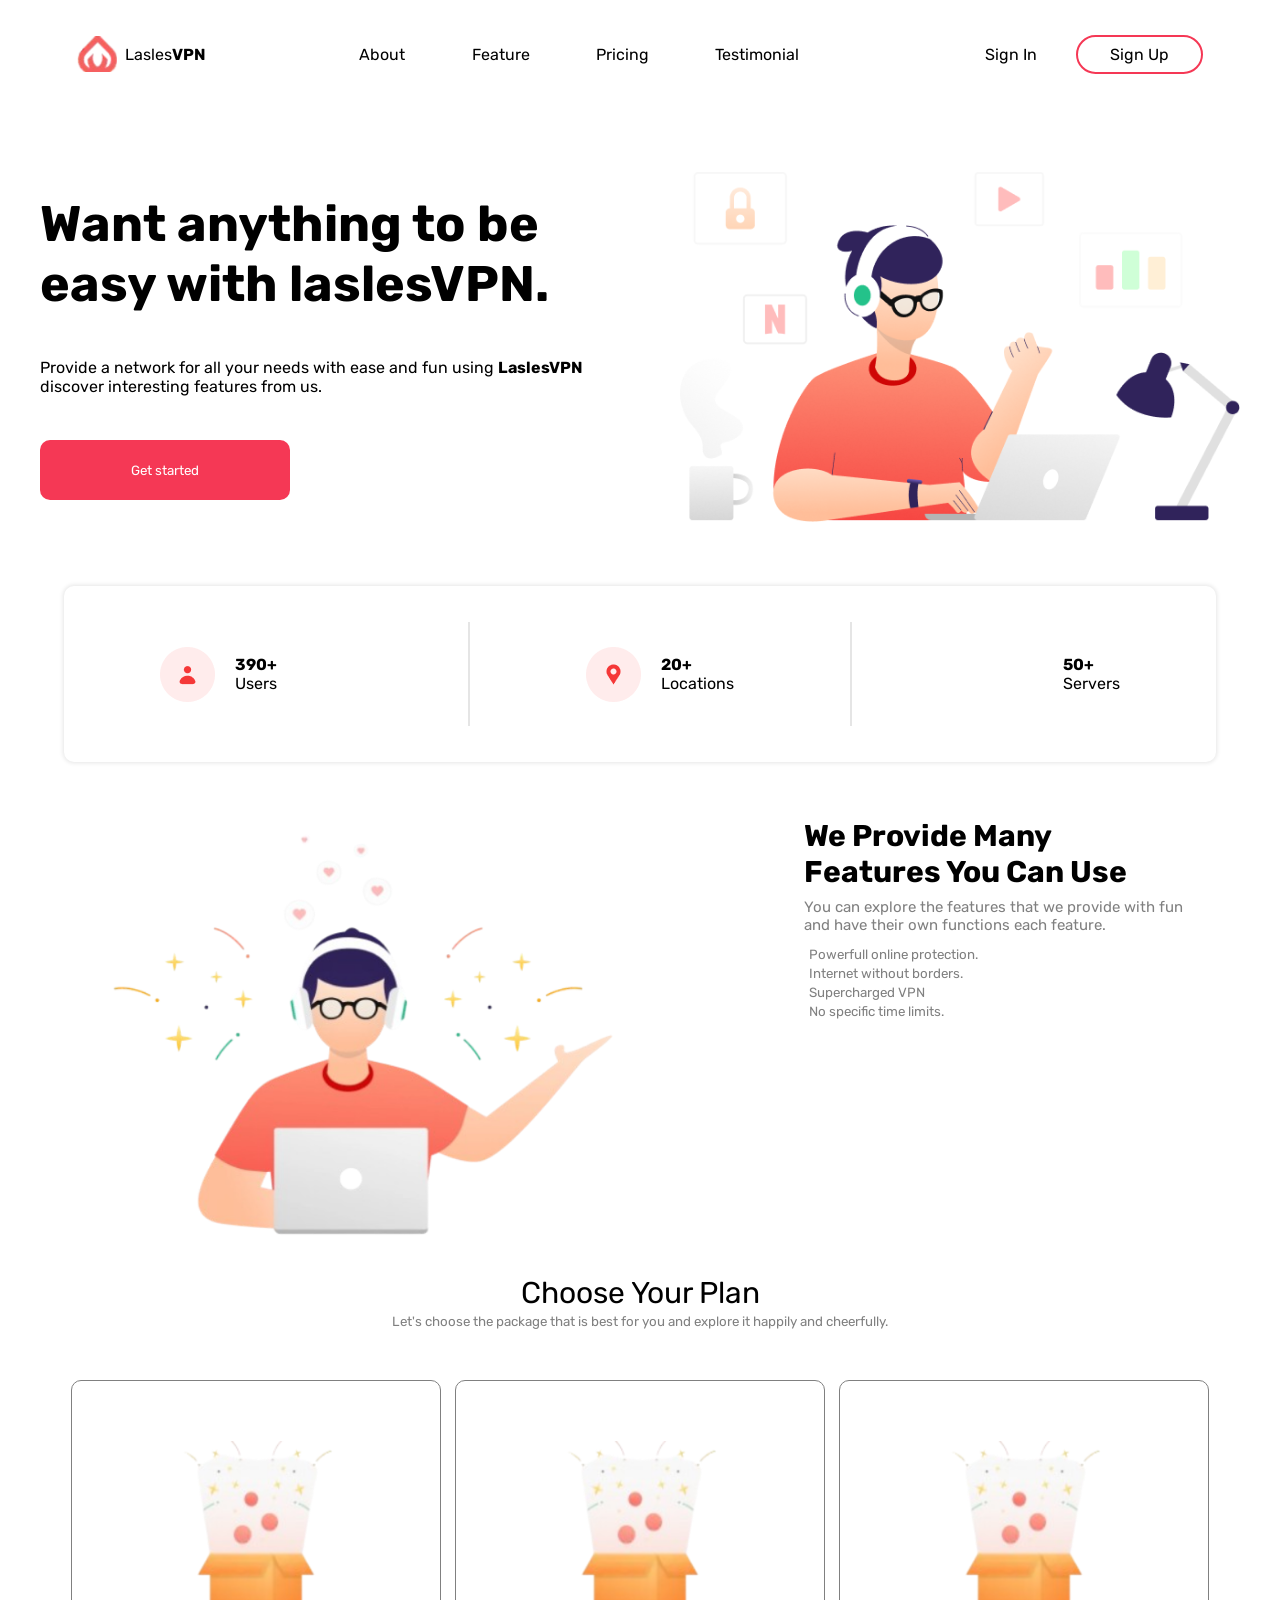
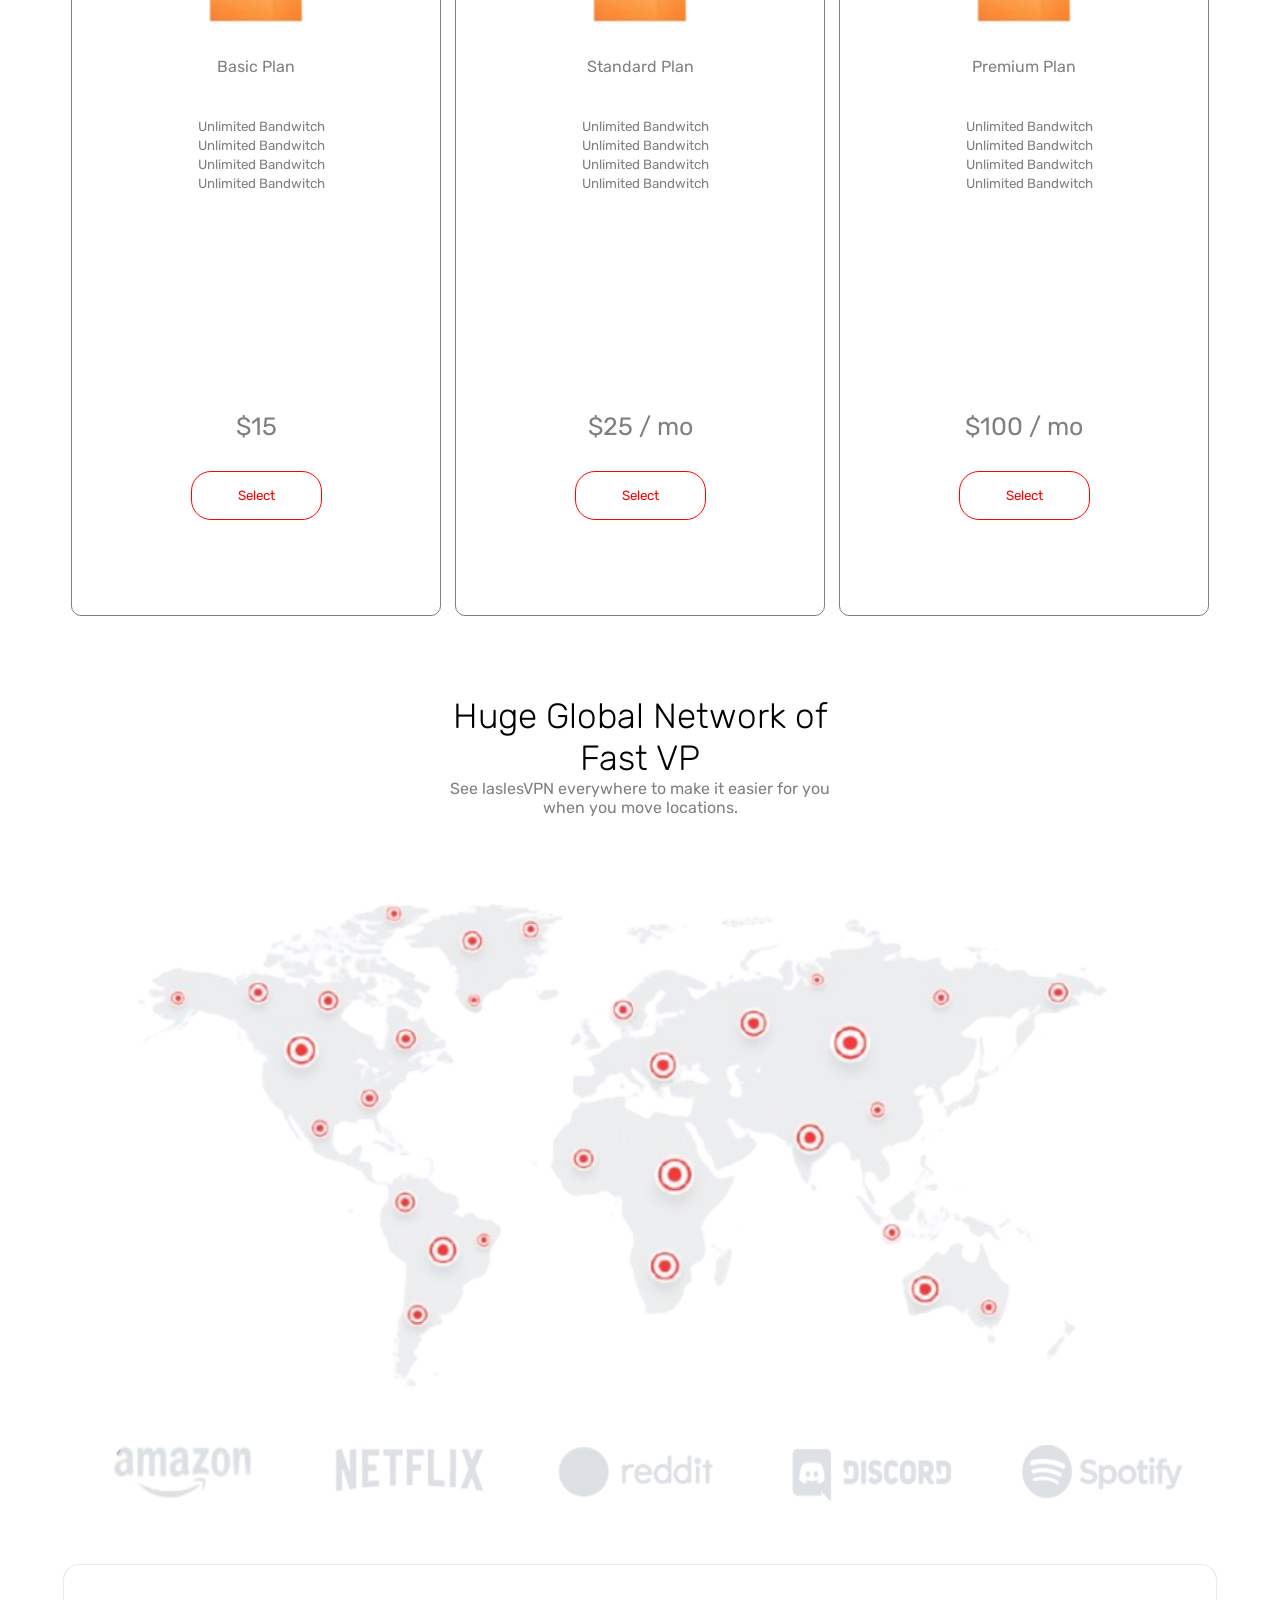
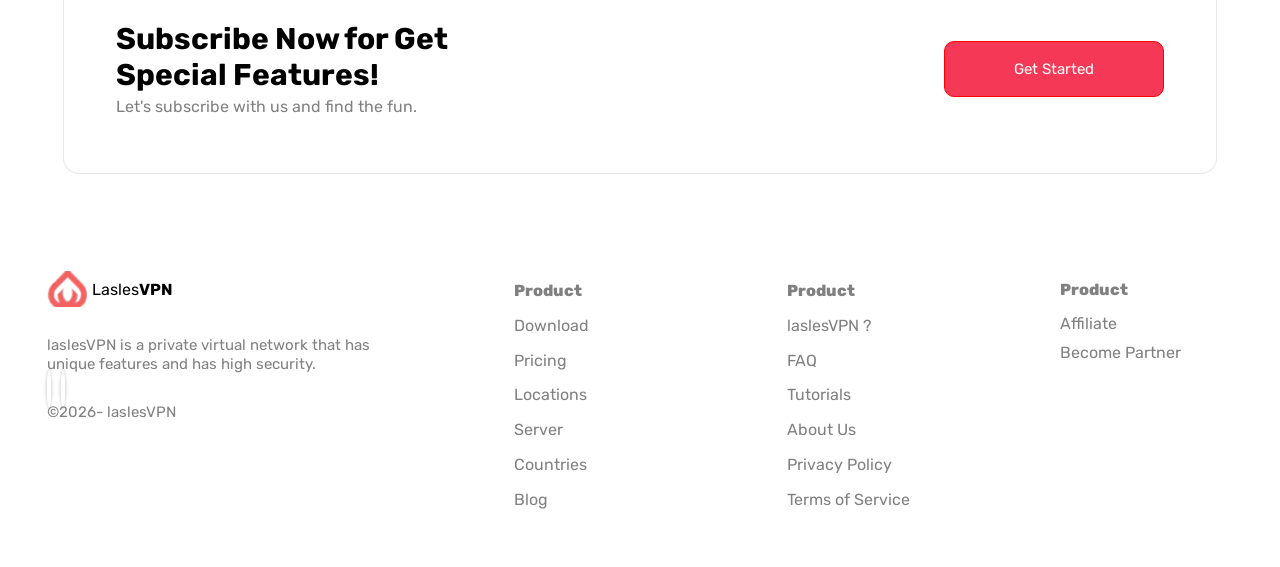
==== commit 324d337e: "start" ====
--- a/index.html
+++ b/index.html
@@ -266,9 +266,6 @@
       <p class="p2">Become Partner</p>
     </div>
   </footer>
-  <div class="ism">
-    <h1>Azamat Roziboyev</h1>
-  </div>
 </body>
 
 </html>
--- a/assest/css/style.css
+++ b/assest/css/style.css
@@ -434,12 +434,4 @@
   padding-top: 7px;
   margin-bottom: 15px;
   color: gray;
-}
-
-.ism {
-  width: 400px;
-  height: 100px;
-  margin: auto;
-  text-align: center;
-  margin-top: 50px;
 }
